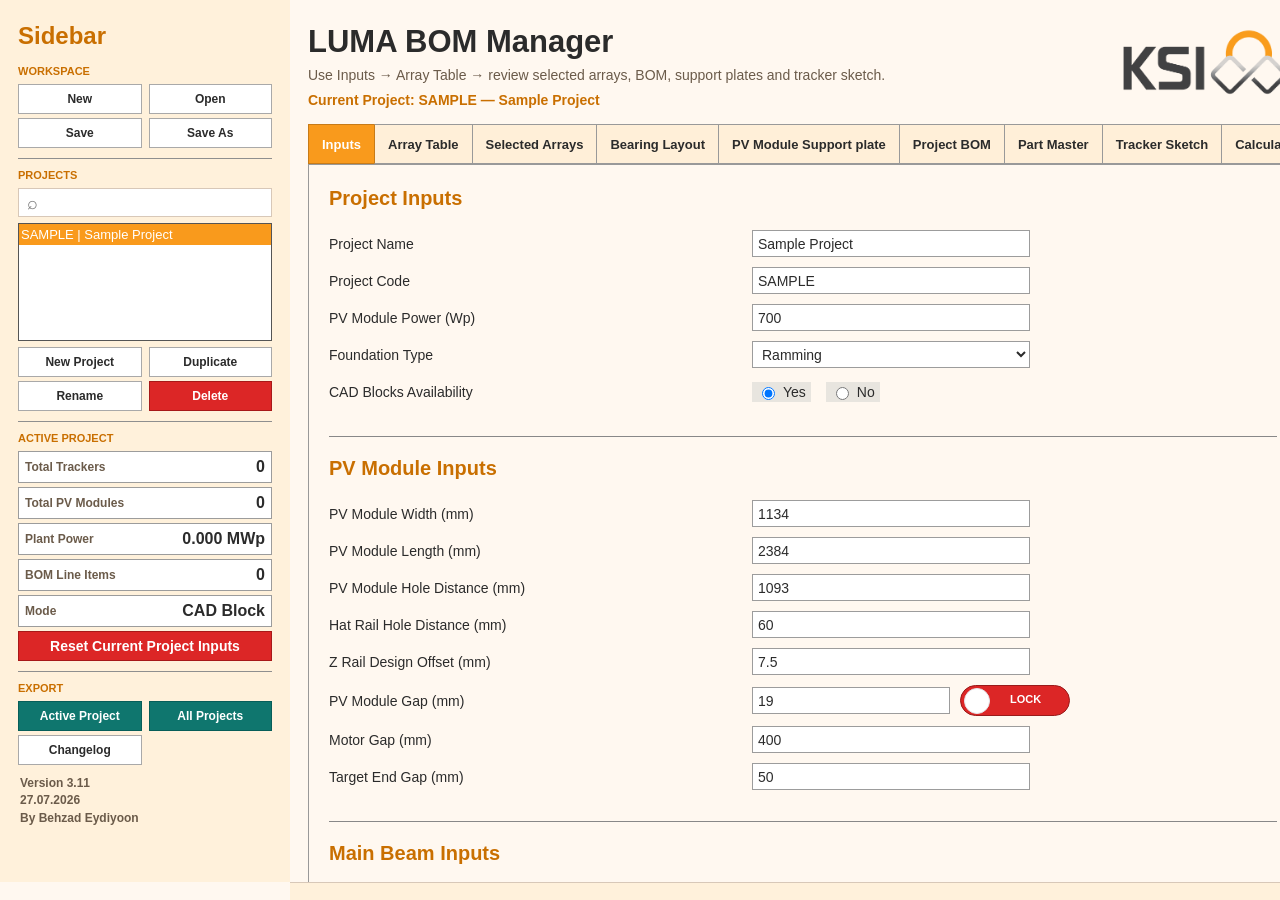
==== LUMA_BOM_Manager.html @ 47a95038 "Rename main HTML file" ====
<!DOCTYPE html>
<html lang="en">
<head>
  <meta charset="UTF-8" />
  <meta name="viewport" content="width=device-width, initial-scale=1.0" />
  <meta name="color-scheme" content="light" />
  <title>LUMA BOM Manager</title>
  <link rel="stylesheet" href="style.css" />
</head>
<body>
  <aside class="sidebar" aria-label="Sidebar">
    <h1>Sidebar</h1>

    <section class="sidebar-section">
      <h2>WORKSPACE</h2>
      <div class="two-col-buttons">
        <button id="newWorkspaceBtn">New</button><button id="openWorkspaceBtn">Open</button>
        <button id="saveWorkspaceBtn">Save</button><button id="saveAsWorkspaceBtn">Save As</button>
      </div>
    </section>

    <div class="sidebar-separator"></div>

    <section class="sidebar-section">
      <h2>PROJECTS</h2>
      <label class="project-search-box" title="Search projects by project code or project name.">
        <span>⌕</span><input id="projectSearch" type="search" aria-label="Project Search" />
      </label>
      <select id="projectList" class="project-list" size="6" aria-label="Projects"></select>
      <div class="two-col-buttons project-buttons">
        <button id="newProjectBtn">New Project</button><button id="duplicateProjectBtn">Duplicate</button>
        <button id="renameProjectBtn">Rename</button><button id="deleteProjectBtn" class="danger">Delete</button>
      </div>
    </section>

    <div class="sidebar-separator"></div>

    <section class="sidebar-section">
      <h2>ACTIVE PROJECT</h2>
      <div class="kpi"><span>Total Trackers</span><strong id="kpiTrackers">0</strong></div>
      <div class="kpi"><span>Total PV Modules</span><strong id="kpiModules">0</strong></div>
      <div class="kpi"><span>Plant Power</span><strong id="kpiPower">0.000 MWp</strong></div>
      <div class="kpi"><span>BOM Line Items</span><strong id="kpiBomItems">0</strong></div>
      <div class="kpi"><span>Mode</span><strong id="kpiMode">CAD Block</strong></div>
      <button id="resetProjectBtn" class="danger wide">Reset Current Project Inputs</button>
    </section>

    <div class="sidebar-separator"></div>

    <section class="sidebar-section export-section">
      <h2>EXPORT</h2>
      <div class="two-col-buttons">
        <button id="exportActiveBtn" class="export">Active Project</button><button id="exportAllBtn" class="export">All Projects</button>
        <button id="changelogBtn">Changelog</button><span></span>
      </div>
      <div class="version">Version 3.11 <br/>27.07.2026<br/>By Behzad Eydiyoon</div>
    </section>
  </aside>

  <main class="main" id="mainContent">
    <header class="app-header">
      <div class="header-copy">
        <h1>LUMA BOM Manager</h1>
        <p>Use Inputs → Array Table → review selected arrays, BOM, support plates and tracker sketch.</p>
        <strong id="currentProjectHeader">Current Project: SAMPLE — Sample Project</strong>
      </div>
      <img src="KSI-Logo.png" alt="KSI" class="logo" />
    </header>

    <nav id="tabs" class="tabs" aria-label="Application tabs"></nav>
    <div class="notebook-body">
      <section id="tabInputs" class="tab-page"></section>
      <section id="tabArray" class="tab-page"></section>
      <section id="tabSelected" class="tab-page"></section>
      <section id="tabBearing" class="tab-page"></section>
      <section id="tabSupport" class="tab-page"></section>
      <section id="tabBom" class="tab-page"></section>
      <section id="tabPartMaster" class="tab-page"></section>
      <section id="tabSketch" class="tab-page"></section>
      <section id="tabLogic" class="tab-page"></section>
    </div>
  </main>

  <div id="fixedHorizontalScroll" class="fixed-h-scroll" aria-hidden="true"><div id="fixedHorizontalScrollInner"></div></div>

  <input id="workspaceFileInput" type="file" accept=".luma,application/json" hidden />
  <input id="partMasterFileInput" type="file" accept=".json,application/json" hidden />

  <div id="modalBackdrop" class="modal-backdrop" hidden>
    <div id="modalBox" class="modal-box" role="dialog" aria-modal="true">
      <div class="modal-header"><h2 id="modalTitle"></h2><button id="modalCloseBtn" class="icon-button" aria-label="Close">×</button></div>
      <div id="modalBody" class="modal-body"></div>
      <div id="modalActions" class="modal-actions"></div>
    </div>
  </div>

  <script src="data.js"></script>
  <script src="engine.js"></script>
  <script src="xlsx-lite.js"></script>
  <script src="app.js"></script>
</body>
</html>
---- style.css ----
:root{
  --bg:#FFF8F0;--sidebar:#FFF1DB;--card:#FFFFFF;--text:#2B2B2B;--muted:#6B5B4A;
  --accent:#F99A1C;--accent-dark:#C96F00;--accent-light:#FFE3B5;--tab-idle:#FFEFD8;
  --border:#D8C8B8;--neutral:#D1D5DB;--export:#0F766E;--danger:#DC2626;
}
*{box-sizing:border-box}
html,body{margin:0;min-height:100%;font-family:Calibri,"Segoe UI",Arial,sans-serif;color:var(--text);background:var(--bg);font-size:14px}
body{padding-bottom:18px;overflow:hidden}
button,input,select,textarea{font:inherit;color:inherit}
button{border:1px solid #a9a9a9;background:#fff;min-height:30px;padding:4px 8px;font-weight:700;cursor:pointer;border-radius:0}
button:hover{background:#FFF3DD;border-color:#8f8f8f}
button:active{transform:translateY(1px)}
button.danger{background:var(--danger);color:#fff;border-color:#A71919}button.danger:hover{background:#B91C1C}
button.export{background:var(--export);color:#fff;border-color:#075E59}button.export:hover{background:#0B5F59}
button.wide{width:100%}
input,select,textarea{border:1px solid #9c9c9c;background:#fff;border-radius:0;padding:3px 5px;min-height:27px}
input:focus,select:focus,textarea:focus{outline:1px solid var(--accent);outline-offset:-1px}

.sidebar{position:fixed;left:0;top:0;bottom:18px;width:290px;padding:18px;background:var(--sidebar);z-index:20;overflow:hidden}
.sidebar>h1{font-size:24px;color:var(--accent-dark);margin:4px 0 15px;font-weight:700}
.sidebar-section h2{font-size:11px;color:var(--accent-dark);margin:0 0 7px;font-weight:800}
.two-col-buttons{display:grid;grid-template-columns:1fr 1fr;gap:4px 7px}.two-col-buttons button{width:100%;font-size:12px}
.sidebar-separator{height:1px;background:#8f8f8f;margin:10px 0}
.project-search-box{height:29px;border:1px solid var(--border);background:#fff;display:flex;align-items:center;margin-bottom:6px}
.project-search-box span{width:30px;text-align:center;color:#777;font-size:18px;line-height:1}.project-search-box input{border:0;outline:0!important;min-width:0;width:100%;height:27px;padding:2px 4px}
.project-list{width:100%;height:118px;border:1px solid #555;padding:0;background:#fff;font-size:13px;margin:0 0 6px;overflow:auto}
.project-list option{padding:3px 2px}.project-list option:checked{background:var(--accent);color:#fff}
.kpi{display:flex;align-items:center;justify-content:space-between;height:32px;background:#fff;border:1px solid #9c9c9c;margin:0 0 4px;padding:4px 6px}
.kpi span{font-size:12px;color:var(--muted);font-weight:700}.kpi strong{font-size:16px}
.export-section{margin-top:0}.version{font-size:12px;color:var(--muted);font-weight:700;line-height:1.45;margin:10px 2px 0}

.main{position:fixed;left:290px;right:0;top:0;bottom:18px;min-width:0;padding:18px 18px 28px;background:var(--bg);overflow-y:auto;overflow-x:hidden}
.app-header{height:106px;min-width:990px;display:flex;justify-content:space-between;align-items:flex-start;gap:20px}
.header-copy h1{font-size:31px;line-height:1;margin:8px 0 10px;font-weight:700}.header-copy p{font-size:14px;color:var(--muted);margin:0 0 9px}.header-copy strong{color:var(--accent-dark);font-size:14px}
.logo{width:auto;height:auto;max-width:210px;max-height:78px;object-fit:contain;margin-top:5px;margin-right:3px}
.tabs{min-width:990px;display:flex;flex-wrap:nowrap;align-items:stretch;margin:0;white-space:nowrap;overflow:visible}
.tabs button{background:var(--tab-idle);border:1px solid #999;border-right:0;padding:9px 13px;height:40px;min-height:40px;font-size:13px}.tabs button:last-child{border-right:1px solid #999}.tabs button.active{background:var(--accent);color:#fff;border-color:#C77B18}.tabs button.active+button{border-left-color:#C77B18}
.notebook-body{min-width:990px;border:1px solid #999;background:var(--bg);min-height:calc(100vh - 182px)}
.tab-page{display:none;padding:22px 20px 28px;min-height:620px}.tab-page.active{display:block}

.input-section{padding:0 0 21px;margin:0 0 20px;border-bottom:1px solid #888}.input-section:last-child{border-bottom:0}.section-title{font-size:20px;color:var(--accent-dark);font-weight:700;margin:0 0 20px}.section-title.compact{margin-bottom:8px}.subtitle{color:var(--muted);margin:0 0 12px;font-size:13px}.form-row{display:grid;grid-template-columns:405px 278px minmax(130px,1fr);align-items:center;gap:18px;margin:0 0 10px;min-height:27px}.form-row label{font-size:14px}.form-row input,.form-row select{width:278px}.radio-row{display:flex;gap:15px;align-items:center}.radio-label{display:flex;gap:5px;align-items:center;background:#e8e5df;padding:2px 5px}.radio-label input{width:auto;min-height:auto}
.lock-row{display:flex;align-items:center;gap:10px;width:420px}.lock-row input{width:198px}.lock-switch{position:relative;width:110px;height:31px;border-radius:18px!important;padding:0!important;border:1px solid #991B1B!important;background:#DC2626!important;color:white;font-size:11px}.lock-switch::before{content:"";position:absolute;width:24px;height:24px;left:3px;top:2px;border-radius:50%;background:white;border:1px solid #e5e7eb}.lock-switch.unlocked{background:#16A34A!important;border-color:#15803D!important}.lock-switch.unlocked::before{left:80px}.lock-switch span{position:absolute;left:49px;top:7px}.lock-switch.unlocked span{left:15px}
.bearing-top{display:flex;align-items:center;gap:8px 16px;flex-wrap:wrap;margin-bottom:10px}.bearing-top label{font-weight:400}.bearing-top select,.bearing-top input{width:135px}.bearing-editor{margin:8px 0 10px}.bearing-editor .form-row{grid-template-columns:405px 278px 1fr}.action-row{display:flex;gap:7px;flex-wrap:wrap;margin:8px 0 10px}
.manual-table input{min-width:90px;width:100%}.manual-table td:nth-child(6) input{min-width:230px}.manual-table td:nth-child(8) input{min-width:175px}

.table-title{font-size:20px;color:var(--accent-dark);font-weight:700;margin:0 0 4px}.table-subtitle{font-size:13px;color:var(--muted);margin:0 0 10px}.table-wrap{position:relative;overflow:auto;max-width:100%;background:#fff;border:0;margin:0 0 15px}.table-wrap.framed{border:1px solid #999}
table{border-collapse:collapse;background:#fff;width:max-content;min-width:100%;font-size:13px}th,td{border:1px solid #D6D6D6;padding:6px 8px;white-space:nowrap;vertical-align:top;height:28px}th{background:var(--accent-light);font-weight:700;color:var(--text);position:sticky;top:0;z-index:2}td.wrap,th.wrap{white-space:normal;min-width:280px;max-width:500px}
.qty-input{width:80px!important;text-align:center;padding:2px 4px;min-height:24px;border:0;background:#FFF5E4}.qty-input:focus{outline:1px solid var(--accent)}
.status-ok{color:#15803D;font-weight:700}.status-warning{color:#B45309;font-weight:700}
.search-row{display:flex;align-items:center;gap:6px;margin:0 0 9px}.search-row label{font-weight:400}.search-row input{width:440px}.search-row button{min-width:62px}
.part-controls{display:flex;align-items:center;gap:7px;flex-wrap:wrap;margin:0 0 8px}.part-controls .list-name{color:var(--muted);margin-right:10px}.part-delete{background:var(--danger);color:white;border-color:#A71919}
.row-selected{background:#FFE7BF!important}
.logic-top,.sketch-top{display:flex;align-items:center;gap:8px;flex-wrap:wrap;margin-bottom:10px}.logic-top select,.sketch-top select{width:145px}.logic-box{white-space:pre-wrap;font-family:Consolas,"Courier New",monospace;font-size:13px;background:#fff;border:1px solid #999;padding:10px;min-height:535px;overflow:auto}.sketch-options{display:flex;align-items:center;gap:15px;margin-bottom:8px}.sketch-options label{display:flex;align-items:center;gap:5px}.sketch-box{height:535px;background:#fff;border:1px solid #999;overflow:auto}.sketch-box svg{display:block;min-width:1000px;width:100%;height:100%}

.fixed-h-scroll{position:fixed;left:290px;right:0;bottom:0;height:18px;overflow-x:auto;overflow-y:hidden;background:var(--sidebar);border-top:1px solid var(--border);z-index:9999;display:none}.fixed-h-scroll.visible{display:block}.fixed-h-scroll>div{height:1px}

.modal-backdrop{position:fixed;inset:0;background:rgba(0,0,0,.28);z-index:10000;display:flex;align-items:center;justify-content:center;padding:30px}.modal-backdrop[hidden]{display:none}.modal-box{width:min(900px,calc(100vw - 80px));max-height:calc(100vh - 80px);background:var(--bg);border:1px solid #777;box-shadow:0 12px 35px rgba(0,0,0,.22);display:flex;flex-direction:column}.modal-header{display:flex;align-items:center;justify-content:space-between;padding:11px 14px;border-bottom:1px solid var(--border)}.modal-header h2{font-size:18px;margin:0;color:var(--accent-dark)}.icon-button{border:0;background:transparent;font-size:24px;min-height:0;padding:0 4px}.modal-body{padding:14px;overflow:auto;min-height:90px}.modal-actions{padding:10px 14px;border-top:1px solid var(--border);display:flex;justify-content:flex-end;gap:7px}.modal-form-row{display:grid;grid-template-columns:180px 1fr;align-items:center;gap:10px;margin-bottom:9px}.modal-form-row input,.modal-form-row select{width:100%}.changelog-text{white-space:pre-wrap;background:#fff;border:1px solid #999;padding:10px;min-height:260px;max-height:520px;overflow:auto;font-size:14px}.project-check-list{max-height:360px;overflow:auto;border:1px solid #aaa;background:#fff;padding:8px}.project-check-list label{display:block;padding:4px}

.toast{position:fixed;right:22px;bottom:32px;background:#2B2B2B;color:#fff;padding:10px 14px;z-index:12000;box-shadow:0 4px 14px rgba(0,0,0,.25);font-size:13px}

@media(max-height:820px){.sidebar{padding-top:12px}.sidebar>h1{margin-bottom:10px}.sidebar-separator{margin:7px 0}.project-list{height:105px}.kpi{height:29px}.version{margin-top:6px}}
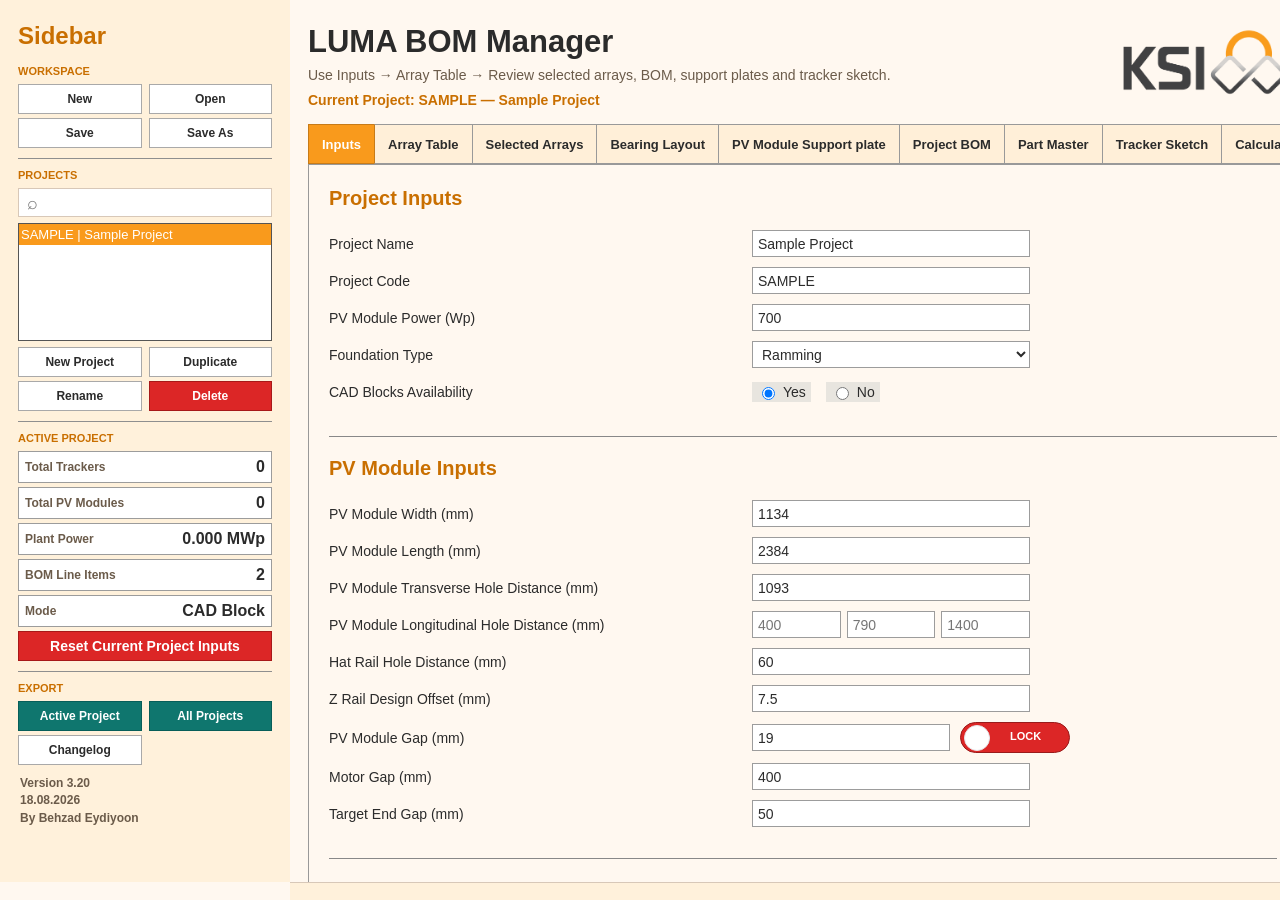
==== commit e931932f: "V3.20" ====
--- a/LUMA_BOM_Manager.html
+++ b/LUMA_BOM_Manager.html
@@ -53,7 +53,7 @@
         <button id="exportActiveBtn" class="export">Active Project</button><button id="exportAllBtn" class="export">All Projects</button>
         <button id="changelogBtn">Changelog</button><span></span>
       </div>
-      <div class="version">Version 3.11 <br/>27.07.2026<br/>By Behzad Eydiyoon</div>
+      <div class="version">Version 3.20 <br/>18.08.2026<br/>By Behzad Eydiyoon</div>
     </section>
   </aside>
 
@@ -61,7 +61,7 @@
     <header class="app-header">
       <div class="header-copy">
         <h1>LUMA BOM Manager</h1>
-        <p>Use Inputs → Array Table → review selected arrays, BOM, support plates and tracker sketch.</p>
+        <p>Use Inputs → Array Table → Review selected arrays, BOM, support plates and tracker sketch.</p>
         <strong id="currentProjectHeader">Current Project: SAMPLE — Sample Project</strong>
       </div>
       <img src="KSI-Logo.png" alt="KSI" class="logo" />
--- a/style.css
+++ b/style.css
@@ -1,61 +1,1362 @@
-:root{
-  --bg:#FFF8F0;--sidebar:#FFF1DB;--card:#FFFFFF;--text:#2B2B2B;--muted:#6B5B4A;
-  --accent:#F99A1C;--accent-dark:#C96F00;--accent-light:#FFE3B5;--tab-idle:#FFEFD8;
-  --border:#D8C8B8;--neutral:#D1D5DB;--export:#0F766E;--danger:#DC2626;
-}
-*{box-sizing:border-box}
-html,body{margin:0;min-height:100%;font-family:Calibri,"Segoe UI",Arial,sans-serif;color:var(--text);background:var(--bg);font-size:14px}
-body{padding-bottom:18px;overflow:hidden}
-button,input,select,textarea{font:inherit;color:inherit}
-button{border:1px solid #a9a9a9;background:#fff;min-height:30px;padding:4px 8px;font-weight:700;cursor:pointer;border-radius:0}
-button:hover{background:#FFF3DD;border-color:#8f8f8f}
-button:active{transform:translateY(1px)}
-button.danger{background:var(--danger);color:#fff;border-color:#A71919}button.danger:hover{background:#B91C1C}
-button.export{background:var(--export);color:#fff;border-color:#075E59}button.export:hover{background:#0B5F59}
-button.wide{width:100%}
-input,select,textarea{border:1px solid #9c9c9c;background:#fff;border-radius:0;padding:3px 5px;min-height:27px}
-input:focus,select:focus,textarea:focus{outline:1px solid var(--accent);outline-offset:-1px}
-
-.sidebar{position:fixed;left:0;top:0;bottom:18px;width:290px;padding:18px;background:var(--sidebar);z-index:20;overflow:hidden}
-.sidebar>h1{font-size:24px;color:var(--accent-dark);margin:4px 0 15px;font-weight:700}
-.sidebar-section h2{font-size:11px;color:var(--accent-dark);margin:0 0 7px;font-weight:800}
-.two-col-buttons{display:grid;grid-template-columns:1fr 1fr;gap:4px 7px}.two-col-buttons button{width:100%;font-size:12px}
-.sidebar-separator{height:1px;background:#8f8f8f;margin:10px 0}
-.project-search-box{height:29px;border:1px solid var(--border);background:#fff;display:flex;align-items:center;margin-bottom:6px}
-.project-search-box span{width:30px;text-align:center;color:#777;font-size:18px;line-height:1}.project-search-box input{border:0;outline:0!important;min-width:0;width:100%;height:27px;padding:2px 4px}
-.project-list{width:100%;height:118px;border:1px solid #555;padding:0;background:#fff;font-size:13px;margin:0 0 6px;overflow:auto}
-.project-list option{padding:3px 2px}.project-list option:checked{background:var(--accent);color:#fff}
-.kpi{display:flex;align-items:center;justify-content:space-between;height:32px;background:#fff;border:1px solid #9c9c9c;margin:0 0 4px;padding:4px 6px}
-.kpi span{font-size:12px;color:var(--muted);font-weight:700}.kpi strong{font-size:16px}
-.export-section{margin-top:0}.version{font-size:12px;color:var(--muted);font-weight:700;line-height:1.45;margin:10px 2px 0}
-
-.main{position:fixed;left:290px;right:0;top:0;bottom:18px;min-width:0;padding:18px 18px 28px;background:var(--bg);overflow-y:auto;overflow-x:hidden}
-.app-header{height:106px;min-width:990px;display:flex;justify-content:space-between;align-items:flex-start;gap:20px}
-.header-copy h1{font-size:31px;line-height:1;margin:8px 0 10px;font-weight:700}.header-copy p{font-size:14px;color:var(--muted);margin:0 0 9px}.header-copy strong{color:var(--accent-dark);font-size:14px}
-.logo{width:auto;height:auto;max-width:210px;max-height:78px;object-fit:contain;margin-top:5px;margin-right:3px}
-.tabs{min-width:990px;display:flex;flex-wrap:nowrap;align-items:stretch;margin:0;white-space:nowrap;overflow:visible}
-.tabs button{background:var(--tab-idle);border:1px solid #999;border-right:0;padding:9px 13px;height:40px;min-height:40px;font-size:13px}.tabs button:last-child{border-right:1px solid #999}.tabs button.active{background:var(--accent);color:#fff;border-color:#C77B18}.tabs button.active+button{border-left-color:#C77B18}
-.notebook-body{min-width:990px;border:1px solid #999;background:var(--bg);min-height:calc(100vh - 182px)}
-.tab-page{display:none;padding:22px 20px 28px;min-height:620px}.tab-page.active{display:block}
-
-.input-section{padding:0 0 21px;margin:0 0 20px;border-bottom:1px solid #888}.input-section:last-child{border-bottom:0}.section-title{font-size:20px;color:var(--accent-dark);font-weight:700;margin:0 0 20px}.section-title.compact{margin-bottom:8px}.subtitle{color:var(--muted);margin:0 0 12px;font-size:13px}.form-row{display:grid;grid-template-columns:405px 278px minmax(130px,1fr);align-items:center;gap:18px;margin:0 0 10px;min-height:27px}.form-row label{font-size:14px}.form-row input,.form-row select{width:278px}.radio-row{display:flex;gap:15px;align-items:center}.radio-label{display:flex;gap:5px;align-items:center;background:#e8e5df;padding:2px 5px}.radio-label input{width:auto;min-height:auto}
-.lock-row{display:flex;align-items:center;gap:10px;width:420px}.lock-row input{width:198px}.lock-switch{position:relative;width:110px;height:31px;border-radius:18px!important;padding:0!important;border:1px solid #991B1B!important;background:#DC2626!important;color:white;font-size:11px}.lock-switch::before{content:"";position:absolute;width:24px;height:24px;left:3px;top:2px;border-radius:50%;background:white;border:1px solid #e5e7eb}.lock-switch.unlocked{background:#16A34A!important;border-color:#15803D!important}.lock-switch.unlocked::before{left:80px}.lock-switch span{position:absolute;left:49px;top:7px}.lock-switch.unlocked span{left:15px}
-.bearing-top{display:flex;align-items:center;gap:8px 16px;flex-wrap:wrap;margin-bottom:10px}.bearing-top label{font-weight:400}.bearing-top select,.bearing-top input{width:135px}.bearing-editor{margin:8px 0 10px}.bearing-editor .form-row{grid-template-columns:405px 278px 1fr}.action-row{display:flex;gap:7px;flex-wrap:wrap;margin:8px 0 10px}
-.manual-table input{min-width:90px;width:100%}.manual-table td:nth-child(6) input{min-width:230px}.manual-table td:nth-child(8) input{min-width:175px}
-
-.table-title{font-size:20px;color:var(--accent-dark);font-weight:700;margin:0 0 4px}.table-subtitle{font-size:13px;color:var(--muted);margin:0 0 10px}.table-wrap{position:relative;overflow:auto;max-width:100%;background:#fff;border:0;margin:0 0 15px}.table-wrap.framed{border:1px solid #999}
-table{border-collapse:collapse;background:#fff;width:max-content;min-width:100%;font-size:13px}th,td{border:1px solid #D6D6D6;padding:6px 8px;white-space:nowrap;vertical-align:top;height:28px}th{background:var(--accent-light);font-weight:700;color:var(--text);position:sticky;top:0;z-index:2}td.wrap,th.wrap{white-space:normal;min-width:280px;max-width:500px}
-.qty-input{width:80px!important;text-align:center;padding:2px 4px;min-height:24px;border:0;background:#FFF5E4}.qty-input:focus{outline:1px solid var(--accent)}
-.status-ok{color:#15803D;font-weight:700}.status-warning{color:#B45309;font-weight:700}
-.search-row{display:flex;align-items:center;gap:6px;margin:0 0 9px}.search-row label{font-weight:400}.search-row input{width:440px}.search-row button{min-width:62px}
-.part-controls{display:flex;align-items:center;gap:7px;flex-wrap:wrap;margin:0 0 8px}.part-controls .list-name{color:var(--muted);margin-right:10px}.part-delete{background:var(--danger);color:white;border-color:#A71919}
-.row-selected{background:#FFE7BF!important}
-.logic-top,.sketch-top{display:flex;align-items:center;gap:8px;flex-wrap:wrap;margin-bottom:10px}.logic-top select,.sketch-top select{width:145px}.logic-box{white-space:pre-wrap;font-family:Consolas,"Courier New",monospace;font-size:13px;background:#fff;border:1px solid #999;padding:10px;min-height:535px;overflow:auto}.sketch-options{display:flex;align-items:center;gap:15px;margin-bottom:8px}.sketch-options label{display:flex;align-items:center;gap:5px}.sketch-box{height:535px;background:#fff;border:1px solid #999;overflow:auto}.sketch-box svg{display:block;min-width:1000px;width:100%;height:100%}
-
-.fixed-h-scroll{position:fixed;left:290px;right:0;bottom:0;height:18px;overflow-x:auto;overflow-y:hidden;background:var(--sidebar);border-top:1px solid var(--border);z-index:9999;display:none}.fixed-h-scroll.visible{display:block}.fixed-h-scroll>div{height:1px}
-
-.modal-backdrop{position:fixed;inset:0;background:rgba(0,0,0,.28);z-index:10000;display:flex;align-items:center;justify-content:center;padding:30px}.modal-backdrop[hidden]{display:none}.modal-box{width:min(900px,calc(100vw - 80px));max-height:calc(100vh - 80px);background:var(--bg);border:1px solid #777;box-shadow:0 12px 35px rgba(0,0,0,.22);display:flex;flex-direction:column}.modal-header{display:flex;align-items:center;justify-content:space-between;padding:11px 14px;border-bottom:1px solid var(--border)}.modal-header h2{font-size:18px;margin:0;color:var(--accent-dark)}.icon-button{border:0;background:transparent;font-size:24px;min-height:0;padding:0 4px}.modal-body{padding:14px;overflow:auto;min-height:90px}.modal-actions{padding:10px 14px;border-top:1px solid var(--border);display:flex;justify-content:flex-end;gap:7px}.modal-form-row{display:grid;grid-template-columns:180px 1fr;align-items:center;gap:10px;margin-bottom:9px}.modal-form-row input,.modal-form-row select{width:100%}.changelog-text{white-space:pre-wrap;background:#fff;border:1px solid #999;padding:10px;min-height:260px;max-height:520px;overflow:auto;font-size:14px}.project-check-list{max-height:360px;overflow:auto;border:1px solid #aaa;background:#fff;padding:8px}.project-check-list label{display:block;padding:4px}
-
-.toast{position:fixed;right:22px;bottom:32px;background:#2B2B2B;color:#fff;padding:10px 14px;z-index:12000;box-shadow:0 4px 14px rgba(0,0,0,.25);font-size:13px}
-
-@media(max-height:820px){.sidebar{padding-top:12px}.sidebar>h1{margin-bottom:10px}.sidebar-separator{margin:7px 0}.project-list{height:105px}.kpi{height:29px}.version{margin-top:6px}}
+:root {
+    --bg: #FFF8F0;
+    --sidebar: #FFF1DB;
+    --card: #FFFFFF;
+    --text: #2B2B2B;
+    --muted: #6B5B4A;
+
+    --accent: #F99A1C;
+    --accent-dark: #C96F00;
+    --accent-light: #FFE3B5;
+    --tab-idle: #FFEFD8;
+
+    --border: #D8C8B8;
+    --neutral: #D1D5DB;
+    --export: #0F766E;
+    --danger: #DC2626;
+}
+
+
+/* =========================================================
+   GLOBAL
+   ========================================================= */
+
+* {
+    box-sizing: border-box;
+}
+
+html,
+body {
+    margin: 0;
+    min-height: 100%;
+    font-family: Calibri, "Segoe UI", Arial, sans-serif;
+    color: var(--text);
+    background: var(--bg);
+    font-size: 14px;
+}
+
+body {
+    padding-bottom: 18px;
+    overflow: hidden;
+}
+
+button,
+input,
+select,
+textarea {
+    font: inherit;
+    color: inherit;
+}
+
+
+/* =========================================================
+   BUTTONS
+   ========================================================= */
+
+button {
+    border: 1px solid #a9a9a9;
+    background: #fff;
+    min-height: 30px;
+    padding: 4px 8px;
+    font-weight: 700;
+    cursor: pointer;
+    border-radius: 0;
+}
+
+button:hover {
+    background: #FFF3DD;
+    border-color: #8f8f8f;
+}
+
+button:active {
+    transform: translateY(1px);
+}
+
+button.danger {
+    background: var(--danger);
+    color: #fff;
+    border-color: #A71919;
+}
+
+button.danger:hover {
+    background: #B91C1C;
+}
+
+button.export {
+    background: var(--export);
+    color: #fff;
+    border-color: #075E59;
+}
+
+button.export:hover {
+    background: #0B5F59;
+}
+
+button.wide {
+    width: 100%;
+}
+
+
+/* =========================================================
+   INPUTS
+   ========================================================= */
+
+input,
+select,
+textarea {
+    border: 1px solid #9c9c9c;
+    background: #fff;
+    border-radius: 0;
+    padding: 3px 5px;
+    min-height: 27px;
+}
+
+input:focus,
+select:focus,
+textarea:focus {
+    outline: 1px solid var(--accent);
+    outline-offset: -1px;
+}
+
+
+/* =========================================================
+   SIDEBAR
+   ========================================================= */
+
+.sidebar {
+    position: fixed;
+    left: 0;
+    top: 0;
+    bottom: 18px;
+
+    width: 290px;
+    padding: 18px;
+
+    background: var(--sidebar);
+
+    z-index: 20;
+    overflow: hidden;
+}
+
+.sidebar > h1 {
+    font-size: 24px;
+    color: var(--accent-dark);
+
+    margin: 4px 0 15px;
+
+    font-weight: 700;
+}
+
+.sidebar-section h2 {
+    font-size: 11px;
+    color: var(--accent-dark);
+
+    margin: 0 0 7px;
+
+    font-weight: 800;
+}
+
+.two-col-buttons {
+    display: grid;
+    grid-template-columns: 1fr 1fr;
+    gap: 4px 7px;
+}
+
+.two-col-buttons button {
+    width: 100%;
+    font-size: 12px;
+}
+
+.sidebar-separator {
+    height: 1px;
+    background: #8f8f8f;
+
+    margin: 10px 0;
+}
+
+
+/* =========================================================
+   PROJECT SEARCH
+   ========================================================= */
+
+.project-search-box {
+    height: 29px;
+
+    border: 1px solid var(--border);
+    background: #fff;
+
+    display: flex;
+    align-items: center;
+
+    margin-bottom: 6px;
+}
+
+.project-search-box span {
+    width: 30px;
+
+    text-align: center;
+
+    color: #777;
+
+    font-size: 18px;
+    line-height: 1;
+}
+
+.project-search-box input {
+    border: 0;
+    outline: 0 !important;
+
+    min-width: 0;
+    width: 100%;
+    height: 27px;
+
+    padding: 2px 4px;
+}
+
+.project-list {
+    width: 100%;
+    height: 118px;
+
+    border: 1px solid #555;
+
+    padding: 0;
+    margin: 0 0 6px;
+
+    background: #fff;
+
+    font-size: 13px;
+
+    overflow: auto;
+}
+
+.project-list option {
+    padding: 3px 2px;
+}
+
+.project-list option:checked {
+    background: var(--accent);
+    color: #fff;
+}
+
+
+/* =========================================================
+   SIDEBAR KPI
+   ========================================================= */
+
+.kpi {
+    display: flex;
+    align-items: center;
+    justify-content: space-between;
+
+    height: 32px;
+
+    background: #fff;
+
+    border: 1px solid #9c9c9c;
+
+    margin: 0 0 4px;
+    padding: 4px 6px;
+}
+
+.kpi span {
+    font-size: 12px;
+    color: var(--muted);
+    font-weight: 700;
+}
+
+.kpi strong {
+    font-size: 16px;
+}
+
+.export-section {
+    margin-top: 0;
+}
+
+.version {
+    font-size: 12px;
+    color: var(--muted);
+
+    font-weight: 700;
+    line-height: 1.45;
+
+    margin: 10px 2px 0;
+}
+
+
+/* =========================================================
+   MAIN APPLICATION AREA
+   ========================================================= */
+
+.main {
+    position: fixed;
+
+    left: 290px;
+    right: 0;
+    top: 0;
+    bottom: 18px;
+
+    min-width: 0;
+
+    padding: 18px 18px 28px;
+
+    background: var(--bg);
+
+    overflow-y: auto;
+    overflow-x: hidden;
+}
+
+
+/* =========================================================
+   APPLICATION HEADER
+   ========================================================= */
+
+.app-header {
+    height: 106px;
+    min-width: 990px;
+
+    display: flex;
+    justify-content: space-between;
+    align-items: flex-start;
+
+    gap: 20px;
+}
+
+.header-copy h1 {
+    font-size: 31px;
+    line-height: 1;
+
+    margin: 8px 0 10px;
+
+    font-weight: 700;
+}
+
+.header-copy p {
+    font-size: 14px;
+    color: var(--muted);
+
+    margin: 0 0 9px;
+}
+
+.header-copy strong {
+    color: var(--accent-dark);
+    font-size: 14px;
+}
+
+.logo {
+    width: auto;
+    height: auto;
+
+    max-width: 210px;
+    max-height: 78px;
+
+    object-fit: contain;
+
+    margin-top: 5px;
+    margin-right: 3px;
+}
+
+
+/* =========================================================
+   TABS
+   ========================================================= */
+
+.tabs {
+    min-width: 990px;
+
+    display: flex;
+    flex-wrap: nowrap;
+    align-items: stretch;
+
+    margin: 0;
+
+    white-space: nowrap;
+    overflow: visible;
+}
+
+.tabs button {
+    background: var(--tab-idle);
+
+    border: 1px solid #999;
+    border-right: 0;
+
+    padding: 9px 13px;
+
+    height: 40px;
+    min-height: 40px;
+
+    font-size: 13px;
+}
+
+.tabs button:last-child {
+    border-right: 1px solid #999;
+}
+
+.tabs button.active {
+    background: var(--accent);
+    color: #fff;
+
+    border-color: #C77B18;
+}
+
+.tabs button.active + button {
+    border-left-color: #C77B18;
+}
+
+
+/* =========================================================
+   NOTEBOOK BODY / TAB PAGES
+   ========================================================= */
+
+.notebook-body {
+    min-width: 990px;
+
+    border: 1px solid #999;
+
+    background: var(--bg);
+
+    min-height: calc(100vh - 182px);
+}
+
+.tab-page {
+    display: none;
+
+    padding: 22px 20px 28px;
+
+    min-height: 620px;
+}
+
+.tab-page.active {
+    display: block;
+}
+
+
+/* =========================================================
+   INPUT SECTIONS
+   ========================================================= */
+
+.input-section {
+    padding: 0 0 21px;
+    margin: 0 0 20px;
+
+    border-bottom: 1px solid #888;
+}
+
+.input-section:last-child {
+    border-bottom: 0;
+}
+
+.section-title {
+    font-size: 20px;
+    color: var(--accent-dark);
+
+    font-weight: 700;
+
+    margin: 0 0 20px;
+}
+
+.section-title.compact {
+    margin-bottom: 8px;
+}
+
+.subtitle {
+    color: var(--muted);
+
+    margin: 0 0 12px;
+
+    font-size: 13px;
+}
+
+
+/* =========================================================
+   FORM ROWS
+   ========================================================= */
+
+.form-row {
+    display: grid;
+
+    grid-template-columns:
+        405px
+        278px
+        minmax(130px, 1fr);
+
+    align-items: center;
+
+    gap: 18px;
+
+    margin: 0 0 10px;
+
+    min-height: 27px;
+}
+
+.form-row label {
+    font-size: 14px;
+}
+
+.form-row input,
+.form-row select {
+    width: 278px;
+}
+
+.triple-input-row {
+    display: grid;
+    grid-template-columns: repeat(3, minmax(0, 1fr));
+    gap: 6px;
+    width: 278px;
+}
+
+.triple-input-row input {
+    width: 100%;
+    min-width: 0;
+}
+
+
+/* =========================================================
+   RADIO BUTTONS
+   ========================================================= */
+
+.radio-row {
+    display: flex;
+
+    gap: 15px;
+
+    align-items: center;
+}
+
+.radio-label {
+    display: flex;
+
+    gap: 5px;
+
+    align-items: center;
+
+    background: #e8e5df;
+
+    padding: 2px 5px;
+}
+
+.radio-label input {
+    width: auto;
+    min-height: auto;
+}
+
+
+/* =========================================================
+   LOCK SWITCH
+   ========================================================= */
+
+.lock-row {
+    display: flex;
+
+    align-items: center;
+
+    gap: 10px;
+
+    width: 420px;
+}
+
+.lock-row input {
+    width: 198px;
+}
+
+.lock-switch {
+    position: relative;
+
+    width: 110px;
+    height: 31px;
+
+    border-radius: 18px !important;
+
+    padding: 0 !important;
+
+    border: 1px solid #991B1B !important;
+
+    background: #DC2626 !important;
+    color: white;
+
+    font-size: 11px;
+}
+
+.lock-switch::before {
+    content: "";
+
+    position: absolute;
+
+    width: 24px;
+    height: 24px;
+
+    left: 3px;
+    top: 2px;
+
+    border-radius: 50%;
+
+    background: white;
+
+    border: 1px solid #e5e7eb;
+}
+
+.lock-switch.unlocked {
+    background: #16A34A !important;
+    border-color: #15803D !important;
+}
+
+.lock-switch.unlocked::before {
+    left: 80px;
+}
+
+.lock-switch span {
+    position: absolute;
+
+    left: 49px;
+    top: 7px;
+}
+
+.lock-switch.unlocked span {
+    left: 15px;
+}
+
+
+/* =========================================================
+   BEARING CONTROLS
+   ========================================================= */
+
+.bearing-top {
+    display: flex;
+
+    align-items: center;
+
+    gap: 8px 16px;
+
+    flex-wrap: wrap;
+
+    margin-bottom: 10px;
+}
+
+.bearing-top label {
+    font-weight: 400;
+}
+
+.bearing-top select,
+.bearing-top input {
+    width: 135px;
+}
+
+.bearing-editor {
+    margin: 8px 0 10px;
+}
+
+.bearing-editor .form-row {
+    grid-template-columns:
+        405px
+        278px
+        1fr;
+}
+
+.action-row {
+    display: flex;
+
+    gap: 7px;
+
+    flex-wrap: wrap;
+
+    margin: 8px 0 10px;
+}
+
+
+/* =========================================================
+   MANUAL PART TABLE
+   ========================================================= */
+
+.manual-table input:not([type="checkbox"]) {
+    min-width: 90px;
+    width: 100%;
+}
+
+.manual-table input[type="checkbox"] {
+    width: 18px;
+    height: 18px;
+    min-width: 18px;
+    min-height: 18px;
+    accent-color: var(--accent);
+    cursor: pointer;
+}
+
+.manual-table td:nth-child(6) input {
+    min-width: 230px;
+}
+
+.manual-table td:nth-child(8) input {
+    min-width: 175px;
+}
+
+
+/* =========================================================
+   TABLE TITLES
+   ========================================================= */
+
+.table-title {
+    font-size: 20px;
+    color: var(--accent-dark);
+
+    font-weight: 700;
+
+    margin: 0 0 4px;
+}
+
+.table-subtitle {
+    font-size: 13px;
+    color: var(--muted);
+
+    margin: 0 0 10px;
+}
+
+
+/* =========================================================
+   TABLE WRAPPER
+   ========================================================= */
+
+.table-wrap {
+    position: relative;
+
+    overflow: auto;
+
+    max-width: 100%;
+
+    background: #fff;
+
+    border: 0;
+
+    margin: 0 0 15px;
+}
+
+.table-wrap.framed {
+    border: 1px solid #999;
+}
+
+
+/* =========================================================
+   TABLES
+   ========================================================= */
+
+table {
+    border-collapse: collapse;
+
+    background: #fff;
+
+    width: max-content;
+    min-width: 100%;
+
+    font-size: 13px;
+}
+
+th,
+td {
+    border: 1px solid #D6D6D6;
+
+    padding: 6px 8px;
+
+    white-space: nowrap;
+
+    vertical-align: top;
+
+    height: 28px;
+}
+
+th {
+    background: var(--accent-light);
+
+    font-weight: 700;
+
+    color: var(--text);
+
+    position: sticky;
+    top: 0;
+
+    z-index: 2;
+}
+
+td.wrap,
+th.wrap {
+    white-space: normal;
+
+    min-width: 280px;
+    max-width: 500px;
+}
+
+
+/* =========================================================
+   QUANTITY INPUTS
+   ========================================================= */
+
+.qty-input {
+    width: 80px !important;
+
+    text-align: center;
+
+    padding: 2px 4px;
+
+    min-height: 24px;
+
+    border: 0;
+
+    background: #FFF5E4;
+}
+
+.qty-input:focus {
+    outline: 1px solid var(--accent);
+}
+
+
+/* =========================================================
+   STATUS COLORS
+   ========================================================= */
+
+.status-ok {
+    color: #15803D;
+    font-weight: 700;
+}
+
+.status-warning {
+    color: #B45309;
+    font-weight: 700;
+}
+
+
+/* =========================================================
+   PROJECT BOM CONTINGENCY
+   ========================================================= */
+
+.bom-controls {
+    display: flex;
+    align-items: center;
+    flex-wrap: wrap;
+    gap: 8px 14px;
+    padding: 8px 10px;
+    margin: 0 0 9px;
+    border: 1px solid var(--border);
+    background: #FFF5E4;
+}
+
+.bom-controls label {
+    display: inline-flex;
+    align-items: center;
+    gap: 6px;
+    font-weight: 700;
+}
+
+.bom-controls input[type="checkbox"] {
+    min-height: auto;
+    width: 16px;
+    height: 16px;
+}
+
+.bom-controls input[type="number"] {
+    width: 82px;
+}
+
+.bom-controls select {
+    width: 116px;
+}
+
+.bom-controls > span {
+    color: var(--muted);
+    font-size: 13px;
+}
+
+.bom-editable-cell {
+    background: #FFF5E4;
+    cursor: text;
+}
+
+.bom-cell-input {
+    width: 100%;
+    min-width: 82px;
+    border: 0;
+    background: #FFF5E4;
+    text-align: center;
+}
+
+
+/* =========================================================
+   SEARCH ROW
+   ========================================================= */
+
+.search-row {
+    display: flex;
+
+    align-items: center;
+
+    gap: 6px;
+
+    margin: 0 0 9px;
+}
+
+.search-row label {
+    font-weight: 400;
+}
+
+.search-row input {
+    width: 440px;
+}
+
+.search-row button {
+    min-width: 62px;
+}
+
+
+/* =========================================================
+   PART MASTER CONTROLS
+   ========================================================= */
+
+.part-controls {
+    display: flex;
+
+    align-items: center;
+
+    gap: 7px;
+
+    flex-wrap: wrap;
+
+    margin: 0 0 8px;
+}
+
+.part-controls .list-name {
+    color: var(--muted);
+
+    margin-right: 10px;
+}
+
+.part-delete {
+    background: var(--danger);
+
+    color: white;
+
+    border-color: #A71919;
+}
+
+.row-selected {
+    background: #FFE7BF !important;
+}
+
+.row-selected > td {
+    background: #FFE7BF !important;
+}
+
+
+/* =========================================================
+   LOGIC / TRACKER SKETCH CONTROLS
+   ========================================================= */
+
+.logic-top,
+.sketch-top {
+    display: flex;
+
+    align-items: center;
+
+    gap: 8px;
+
+    flex-wrap: wrap;
+
+    margin-bottom: 10px;
+}
+
+.logic-top select,
+.sketch-top select {
+    width: 145px;
+}
+
+
+/* =========================================================
+   LOGIC BOX
+   ========================================================= */
+
+.logic-box {
+    white-space: pre-wrap;
+
+    font-family:
+        Consolas,
+        "Courier New",
+        monospace;
+
+    font-size: 13px;
+
+    background: #fff;
+
+    border: 1px solid #999;
+
+    padding: 10px;
+
+    min-height: 535px;
+
+    overflow: auto;
+}
+
+
+/* =========================================================
+   SKETCH
+   ========================================================= */
+
+.sketch-options {
+    display: flex;
+
+    align-items: center;
+
+    gap: 15px;
+
+    margin-bottom: 8px;
+}
+
+.sketch-options label {
+    display: flex;
+
+    align-items: center;
+
+    gap: 5px;
+}
+
+.sketch-box {
+    height: 535px;
+
+    background: #fff;
+
+    border: 1px solid #999;
+
+    overflow: auto;
+}
+
+.sketch-box svg {
+    display: block;
+
+    min-width: 1000px;
+
+    width: 100%;
+    height: 100%;
+}
+
+
+/* =========================================================
+   FIXED HORIZONTAL SCROLLBAR
+   ========================================================= */
+
+.fixed-h-scroll {
+    position: fixed;
+
+    left: 290px;
+    right: 0;
+    bottom: 0;
+
+    height: 18px;
+
+    overflow-x: auto;
+    overflow-y: hidden;
+
+    background: var(--sidebar);
+
+    border-top: 1px solid var(--border);
+
+    z-index: 9999;
+
+    display: none;
+}
+
+.fixed-h-scroll.visible {
+    display: block;
+}
+
+.fixed-h-scroll > div {
+    height: 1px;
+}
+
+
+/* =========================================================
+   MODAL / POPUP BACKDROP
+   ========================================================= */
+
+.modal-backdrop {
+    position: fixed;
+
+    inset: 0;
+
+    background: rgba(0, 0, 0, 0.28);
+
+    backdrop-filter: blur(3px);
+    -webkit-backdrop-filter: blur(3px);
+
+    z-index: 10000;
+
+    display: flex;
+
+    align-items: center;
+    justify-content: center;
+
+    padding: 30px;
+}
+
+.modal-backdrop[hidden] {
+    display: none;
+}
+
+
+/* =========================================================
+   MODAL / POPUP WINDOW
+   ========================================================= */
+
+.modal-box {
+    width: min(900px, calc(100vw - 80px));
+
+    max-height: calc(100vh - 80px);
+
+    background: var(--bg);
+
+    border: 1px solid rgba(80, 70, 60, 0.35);
+
+    border-radius: 16px;
+
+    box-shadow:
+        0 18px 50px rgba(0, 0, 0, 0.20),
+        0 3px 10px rgba(0, 0, 0, 0.08);
+
+    overflow: hidden;
+
+    display: flex;
+
+    flex-direction: column;
+}
+
+
+/* =========================================================
+   MODAL HEADER
+   ========================================================= */
+
+.modal-header {
+    display: flex;
+
+    align-items: center;
+    justify-content: space-between;
+
+    padding: 11px 14px;
+
+    border-bottom: 1px solid var(--border);
+}
+
+.modal-header h2 {
+    font-size: 18px;
+
+    margin: 0;
+
+    color: var(--accent-dark);
+}
+
+
+/* =========================================================
+   MODAL CLOSE BUTTON
+   ========================================================= */
+
+.icon-button {
+    border: 0;
+
+    background: transparent;
+
+    font-size: 24px;
+
+    min-height: 32px;
+    min-width: 32px;
+
+    padding: 0;
+
+    border-radius: 8px;
+
+    display: flex;
+
+    align-items: center;
+    justify-content: center;
+
+    transition:
+        background 0.15s ease,
+        transform 0.15s ease;
+}
+
+.icon-button:hover {
+    background: rgba(0, 0, 0, 0.07);
+}
+
+.icon-button:active {
+    transform: scale(0.94);
+}
+
+
+/* =========================================================
+   MODAL BODY
+   ========================================================= */
+
+.modal-body {
+    padding: 14px;
+
+    overflow: auto;
+
+    min-height: 90px;
+}
+
+
+/* =========================================================
+   MODAL ACTION BUTTON AREA
+   ========================================================= */
+
+.modal-actions {
+    padding: 10px 14px;
+
+    border-top: 1px solid var(--border);
+
+    display: flex;
+
+    justify-content: flex-end;
+
+    gap: 7px;
+}
+
+
+/* =========================================================
+   MODAL CONTROLS
+   Rounded controls only inside popup windows.
+   Main application controls remain unchanged.
+   ========================================================= */
+
+.modal-box button {
+    border-radius: 7px;
+}
+
+.modal-box input,
+.modal-box select,
+.modal-box textarea {
+    border-radius: 7px;
+}
+
+
+/* =========================================================
+   MODAL FORM ROW
+   ========================================================= */
+
+.modal-form-row {
+    display: grid;
+
+    grid-template-columns:
+        180px
+        1fr;
+
+    align-items: center;
+
+    gap: 10px;
+
+    margin-bottom: 9px;
+}
+
+.modal-form-row input,
+.modal-form-row select {
+    width: 100%;
+}
+
+
+/* =========================================================
+   CHANGELOG POPUP
+   ========================================================= */
+
+.changelog-text {
+    white-space: pre-wrap;
+
+    background: #fff;
+
+    border: 1px solid #999;
+
+    border-radius: 7px;
+
+    padding: 10px;
+
+    min-height: 260px;
+    max-height: 520px;
+
+    overflow: auto;
+
+    font-size: 14px;
+}
+
+
+/* =========================================================
+   PROJECT CHECK LIST
+   ========================================================= */
+
+.project-check-list {
+    max-height: 360px;
+
+    overflow: auto;
+
+    border: 1px solid #aaa;
+
+    border-radius: 7px;
+
+    background: #fff;
+
+    padding: 8px;
+}
+
+.project-check-list label {
+    display: block;
+
+    padding: 4px;
+}
+
+
+/* =========================================================
+   TOAST MESSAGE
+   ========================================================= */
+
+.toast {
+    position: fixed;
+
+    right: 22px;
+    bottom: 32px;
+
+    background: #2B2B2B;
+    color: #fff;
+
+    padding: 10px 14px;
+
+    z-index: 12000;
+
+    box-shadow:
+        0 6px 20px rgba(0, 0, 0, 0.25);
+
+    border-radius: 8px;
+
+    font-size: 13px;
+}
+
+
+/* =========================================================
+   RESPONSIVE HEIGHT
+   ========================================================= */
+
+@media (max-height: 820px) {
+
+    .sidebar {
+        padding-top: 12px;
+    }
+
+    .sidebar > h1 {
+        margin-bottom: 10px;
+    }
+
+    .sidebar-separator {
+        margin: 7px 0;
+    }
+
+    .project-list {
+        height: 105px;
+    }
+
+    .kpi {
+        height: 29px;
+    }
+
+    .version {
+        margin-top: 6px;
+    }
+}
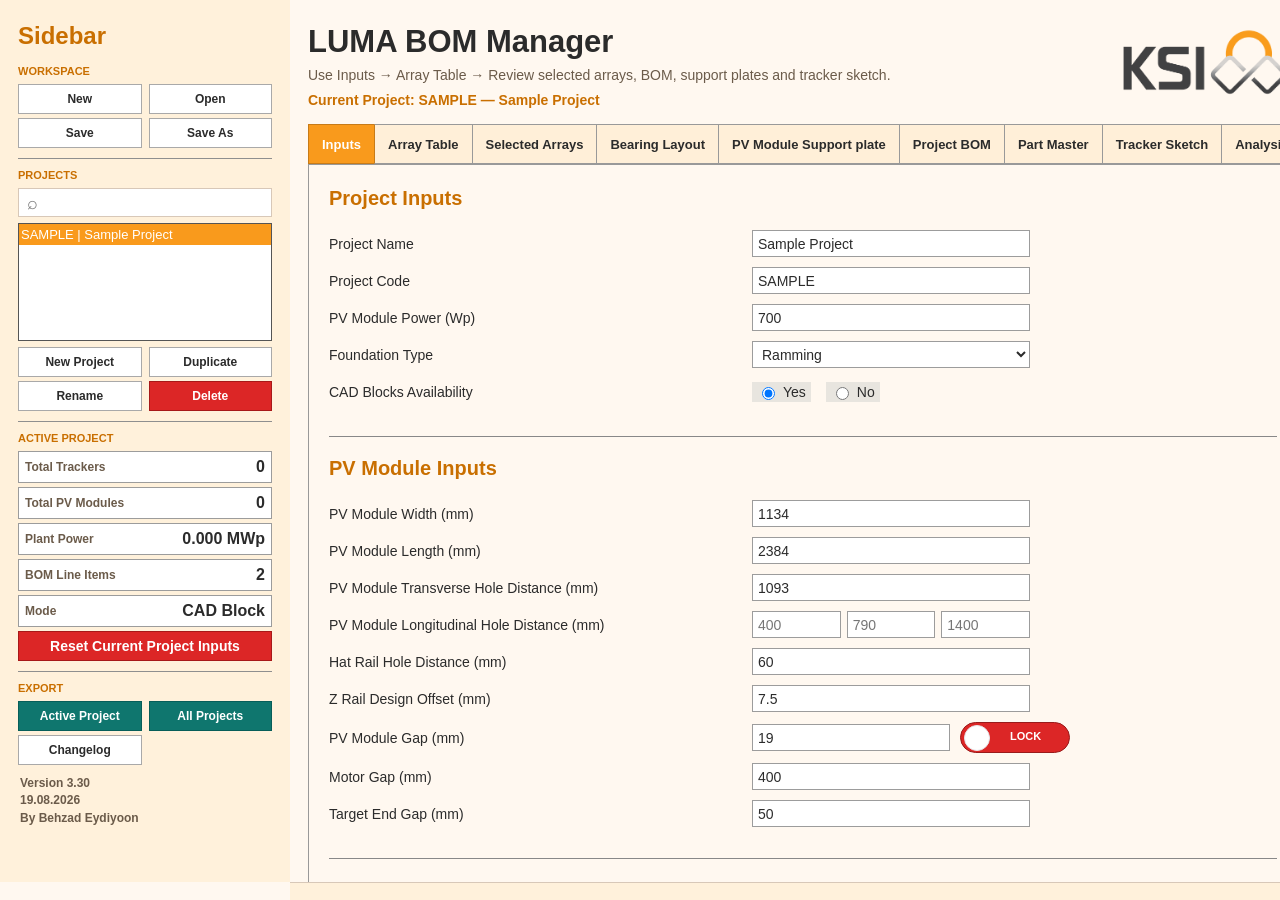
==== commit e745aded: "V3.30" ====
--- a/LUMA_BOM_Manager.html
+++ b/LUMA_BOM_Manager.html
@@ -53,7 +53,7 @@
         <button id="exportActiveBtn" class="export">Active Project</button><button id="exportAllBtn" class="export">All Projects</button>
         <button id="changelogBtn">Changelog</button><span></span>
       </div>
-      <div class="version">Version 3.20 <br/>18.08.2026<br/>By Behzad Eydiyoon</div>
+      <div class="version">Version 3.30 <br/>19.08.2026<br/>By Behzad Eydiyoon</div>
     </section>
   </aside>
 
@@ -77,6 +77,7 @@
       <section id="tabBom" class="tab-page"></section>
       <section id="tabPartMaster" class="tab-page"></section>
       <section id="tabSketch" class="tab-page"></section>
+      <section id="tabAnalysis" class="tab-page"></section>
       <section id="tabLogic" class="tab-page"></section>
     </div>
   </main>
--- a/style.css
+++ b/style.css
@@ -943,6 +943,158 @@
 
 
 /* =========================================================
+   STEEL STRUCTURE ANALYSIS
+   ========================================================= */
+
+.analysis-title-row {
+    display: flex;
+    align-items: flex-start;
+    justify-content: space-between;
+    gap: 18px;
+}
+
+.analysis-ratio {
+    display: flex;
+    flex-direction: column;
+    align-items: flex-end;
+    min-width: 165px;
+    padding: 10px 13px;
+    border: 1px solid #8ABAB5;
+    background: #EDF9F7;
+}
+
+.analysis-ratio span {
+    color: var(--muted);
+    font-size: 13px;
+    font-weight: 700;
+}
+
+.analysis-ratio strong {
+    color: var(--export);
+    font-size: 21px;
+}
+
+.analysis-controls {
+    display: flex;
+    align-items: flex-end;
+    flex-wrap: wrap;
+    gap: 10px 14px;
+    padding: 12px;
+    margin: 0 0 14px;
+    border: 1px solid var(--border);
+    background: #FFF5E4;
+}
+
+.analysis-controls label {
+    display: flex;
+    flex-direction: column;
+    gap: 5px;
+    min-width: 210px;
+    font-weight: 700;
+}
+
+.analysis-controls select,
+.analysis-controls input {
+    min-width: 210px;
+}
+
+.analysis-filter-controls label {
+    min-width: 320px;
+}
+
+.analysis-price-actions {
+    display: flex;
+    align-items: center;
+    gap: 7px;
+    padding-bottom: 1px;
+}
+
+.analysis-price-actions button {
+    min-width: 72px;
+}
+
+.analysis-price-actions button:disabled {
+    cursor: not-allowed;
+    opacity: .5;
+}
+
+.analysis-summary {
+    display: grid;
+    grid-template-columns: repeat(4, minmax(180px, 1fr));
+    gap: 10px;
+    margin-bottom: 14px;
+}
+
+.analysis-card {
+    display: flex;
+    flex-direction: column;
+    gap: 7px;
+    min-height: 88px;
+    padding: 13px;
+    border: 1px solid var(--border);
+    background: var(--card);
+}
+
+.analysis-card span {
+    color: var(--muted);
+    font-size: 13px;
+}
+
+.analysis-card strong {
+    color: var(--accent-dark);
+    font-size: 21px;
+}
+
+.analysis-cost-card {
+    border-color: #8ABAB5;
+    background: #EDF9F7;
+}
+
+.analysis-cost-card strong {
+    color: var(--export);
+}
+
+.analysis-cost-lines {
+    display: flex;
+    flex-direction: column;
+    gap: 2px;
+}
+
+.analysis-warning {
+    padding: 9px 11px;
+    margin: 0 0 14px;
+    border: 1px solid #E5A63B;
+    background: #FFF4D6;
+    color: #8A4B08;
+    font-weight: 700;
+}
+
+.analysis-detail-title {
+    margin-top: 18px;
+}
+
+#analysisPriceRegistry tbody tr {
+    cursor: pointer;
+}
+
+@media (max-width: 1250px) {
+    .analysis-summary {
+        grid-template-columns: repeat(2, minmax(220px, 1fr));
+    }
+}
+
+@media (max-width: 850px) {
+    .analysis-title-row {
+        flex-direction: column;
+    }
+
+    .analysis-ratio {
+        align-items: flex-start;
+    }
+}
+
+
+/* =========================================================
    LOGIC / TRACKER SKETCH CONTROLS
    ========================================================= */
 
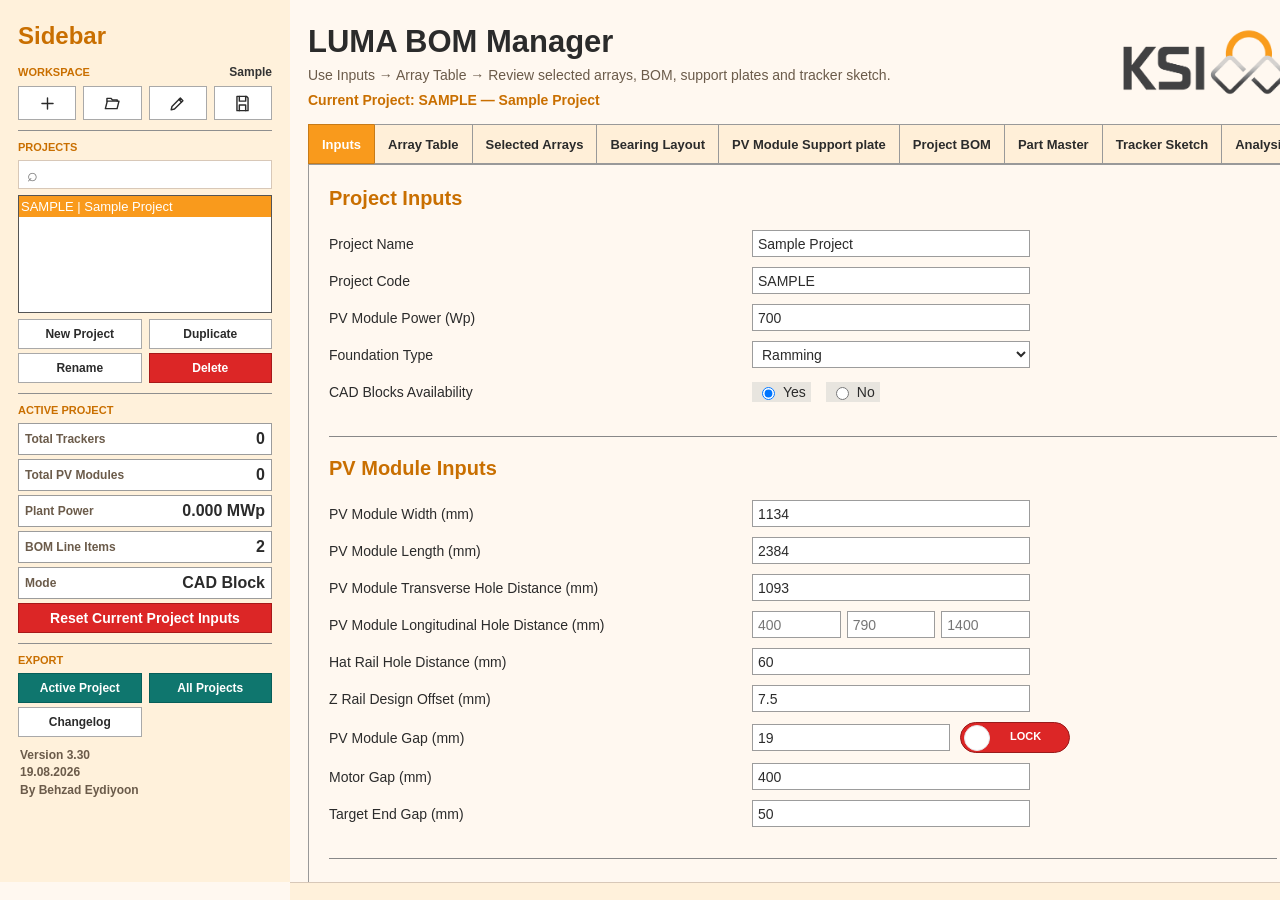
==== commit db45ef05: "V3.31" ====
--- a/LUMA_BOM_Manager.html
+++ b/LUMA_BOM_Manager.html
@@ -12,10 +12,12 @@
     <h1>Sidebar</h1>
 
     <section class="sidebar-section">
-      <h2>WORKSPACE</h2>
-      <div class="two-col-buttons">
-        <button id="newWorkspaceBtn">New</button><button id="openWorkspaceBtn">Open</button>
-        <button id="saveWorkspaceBtn">Save</button><button id="saveAsWorkspaceBtn">Save As</button>
+      <div class="workspace-heading"><h2>WORKSPACE</h2><strong id="workspaceName" title="Sample">Sample</strong></div>
+      <div class="workspace-toolbar" aria-label="Workspace actions">
+        <button id="newWorkspaceBtn" class="workspace-tool-button" type="button" aria-label="New workspace" title="New"><svg viewBox="0 0 24 24" aria-hidden="true"><path d="M12 5v14M5 12h14" /></svg></button>
+        <button id="openWorkspaceBtn" class="workspace-tool-button" type="button" aria-label="Open workspace" title="Open"><svg viewBox="0 0 24 24" aria-hidden="true"><path d="M3 18.5 5.4 9h14.8l-2.4 9.5H3Z" /><path d="M5 9V5.5h5l2 2h6V9" /></svg></button>
+        <button id="renameWorkspaceBtn" class="workspace-tool-button" type="button" aria-label="Rename workspace" title="Rename"><svg viewBox="0 0 24 24" aria-hidden="true"><path d="m4 20 4.2-1 10.6-10.6-3.2-3.2L5 15.8 4 20Z" /><path d="m13.8 7 3.2 3.2" /></svg></button>
+        <button id="saveWorkspaceBtn" class="workspace-tool-button" type="button" aria-label="Save workspace" title="Save"><svg viewBox="0 0 24 24" aria-hidden="true"><path d="M5 3h12l2 2v16H5V3Z" /><path d="M8 3v6h8V3M8 21v-7h8v7" /></svg></button>
       </div>
     </section>
 
--- a/style.css
+++ b/style.css
@@ -156,6 +156,54 @@
     font-weight: 800;
 }
 
+.workspace-heading {
+    display: flex;
+    align-items: baseline;
+    justify-content: space-between;
+    gap: 8px;
+    margin-bottom: 7px;
+}
+
+.workspace-heading h2 {
+    flex: 0 0 auto;
+    margin: 0;
+}
+
+#workspaceName {
+    min-width: 0;
+    overflow: hidden;
+    color: #333;
+    font-size: 12px;
+    font-weight: 700;
+    text-overflow: ellipsis;
+    white-space: nowrap;
+}
+
+.workspace-toolbar {
+    display: grid;
+    grid-template-columns: repeat(4, 1fr);
+    gap: 7px;
+}
+
+.workspace-tool-button {
+    display: flex;
+    align-items: center;
+    justify-content: center;
+    width: 100%;
+    height: 34px;
+    padding: 4px;
+}
+
+.workspace-tool-button svg {
+    width: 19px;
+    height: 19px;
+    fill: none;
+    stroke: currentColor;
+    stroke-linecap: round;
+    stroke-linejoin: round;
+    stroke-width: 1.8;
+}
+
 .two-col-buttons {
     display: grid;
     grid-template-columns: 1fr 1fr;
@@ -946,6 +994,118 @@
    STEEL STRUCTURE ANALYSIS
    ========================================================= */
 
+.analysis-home-header {
+    max-width: 1100px;
+    margin-bottom: 18px;
+}
+
+.analysis-home-grid {
+    display: grid;
+    grid-template-columns: repeat(3, minmax(250px, 1fr));
+    gap: 14px;
+    max-width: 1200px;
+}
+
+.analysis-home-card {
+    display: grid;
+    grid-template-columns: 54px minmax(0, 1fr) 20px;
+    align-items: center;
+    gap: 13px;
+    min-height: 142px;
+    padding: 17px;
+    border: 1px solid var(--border);
+    background: var(--card);
+    text-align: left;
+}
+
+.analysis-home-card:hover {
+    border-color: var(--accent);
+    background: #FFF8ED;
+    box-shadow: 0 5px 14px rgba(74, 50, 20, .12);
+}
+
+.analysis-home-icon {
+    display: flex;
+    align-items: center;
+    justify-content: center;
+    width: 54px;
+    height: 54px;
+    color: var(--accent-dark);
+    border: 1px solid #E5B36E;
+    background: #FFF0D9;
+}
+
+.analysis-home-icon svg {
+    width: 29px;
+    height: 29px;
+    fill: none;
+    stroke: currentColor;
+    stroke-linecap: round;
+    stroke-linejoin: round;
+    stroke-width: 1.7;
+}
+
+.analysis-home-copy {
+    display: flex;
+    min-width: 0;
+    flex-direction: column;
+    gap: 6px;
+}
+
+.analysis-home-copy > strong {
+    color: var(--accent-dark);
+    font-size: 17px;
+}
+
+.analysis-home-copy > span {
+    color: var(--muted);
+    font-size: 13px;
+    font-weight: 400;
+    line-height: 1.35;
+}
+
+.analysis-home-copy > em {
+    color: var(--export);
+    font-size: 13px;
+    font-style: normal;
+    font-weight: 800;
+}
+
+.analysis-home-arrow {
+    color: var(--accent);
+    font-size: 28px;
+    font-weight: 400;
+}
+
+.analysis-subpage-nav {
+    display: flex;
+    align-items: center;
+    min-height: 38px;
+    margin-bottom: 8px;
+}
+
+.analysis-back-button {
+    display: flex;
+    align-items: center;
+    justify-content: center;
+    width: 38px;
+    height: 34px;
+    padding: 5px;
+    color: var(--accent-dark);
+    border-color: #D5A158;
+    background: #FFF5E4;
+}
+
+.analysis-back-button svg {
+    width: 21px;
+    height: 21px;
+    fill: none;
+    stroke: currentColor;
+    stroke-linecap: round;
+    stroke-linejoin: round;
+    stroke-width: 2;
+}
+
 .analysis-title-row {
     display: flex;
     align-items: flex-start;
@@ -1069,6 +1229,65 @@
     font-weight: 700;
 }
 
+.analysis-info {
+    border-color: #79A7B8;
+    background: #EFF8FB;
+    color: #1E5A70;
+}
+
+.analysis-package-grid {
+    display: grid;
+    grid-template-columns: minmax(0, 1fr);
+    gap: 18px;
+}
+
+.analysis-package-section {
+    min-width: 0;
+    border: 1px solid var(--border);
+    background: var(--card);
+}
+
+.analysis-package-header {
+    display: flex;
+    align-items: center;
+    justify-content: space-between;
+    gap: 18px;
+    padding: 12px 14px;
+    border-bottom: 1px solid var(--border);
+    background: #FFF5E4;
+}
+
+.analysis-package-header span {
+    color: var(--muted);
+    font-size: 11px;
+    font-weight: 800;
+    letter-spacing: .04em;
+    text-transform: uppercase;
+}
+
+.analysis-package-header h3 {
+    margin: 2px 0 3px;
+    color: var(--accent-dark);
+    font-size: 16px;
+}
+
+.analysis-package-header p {
+    margin: 0;
+    color: var(--muted);
+    font-size: 12px;
+}
+
+.analysis-package-header > strong {
+    flex: 0 0 auto;
+    color: var(--export);
+    font-size: 16px;
+}
+
+.analysis-package-section .table-wrap {
+    margin: 0;
+    border: 0;
+}
+
 .analysis-detail-title {
     margin-top: 18px;
 }
@@ -1078,18 +1297,31 @@
 }
 
 @media (max-width: 1250px) {
+    .analysis-home-grid {
+        grid-template-columns: repeat(2, minmax(250px, 1fr));
+    }
+
     .analysis-summary {
         grid-template-columns: repeat(2, minmax(220px, 1fr));
     }
 }
 
 @media (max-width: 850px) {
+    .analysis-home-grid {
+        grid-template-columns: minmax(250px, 1fr);
+    }
+
     .analysis-title-row {
         flex-direction: column;
     }
 
     .analysis-ratio {
         align-items: flex-start;
+    }
+
+    .analysis-package-header {
+        align-items: flex-start;
+        flex-direction: column;
     }
 }
 
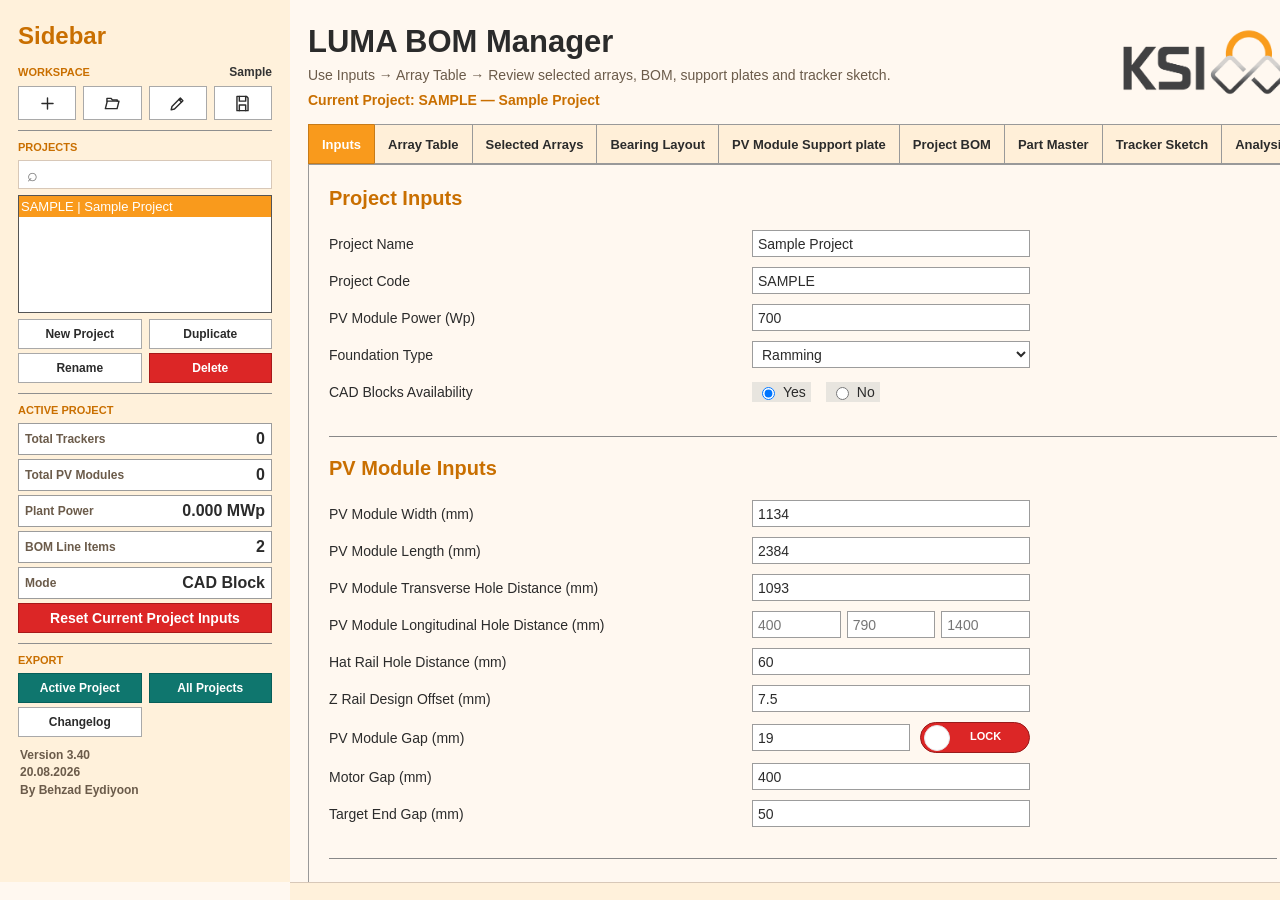
==== commit 525a5a20: "V3.40" ====
--- a/LUMA_BOM_Manager.html
+++ b/LUMA_BOM_Manager.html
@@ -8,7 +8,9 @@
   <link rel="stylesheet" href="style.css" />
 </head>
 <body>
-  <aside class="sidebar" aria-label="Sidebar">
+  <div id="sidebarScrim" class="sidebar-scrim" hidden></div>
+  <aside id="appSidebar" class="sidebar" aria-label="Workspace and project menu">
+    <div class="sidebar-mobile-header"><strong>Menu</strong><button id="mobileMenuCloseBtn" class="mobile-menu-close" type="button" aria-label="Close menu">&times;</button></div>
     <h1>Sidebar</h1>
 
     <section class="sidebar-section">
@@ -55,12 +57,13 @@
         <button id="exportActiveBtn" class="export">Active Project</button><button id="exportAllBtn" class="export">All Projects</button>
         <button id="changelogBtn">Changelog</button><span></span>
       </div>
-      <div class="version">Version 3.30 <br/>19.08.2026<br/>By Behzad Eydiyoon</div>
+      <div class="version">Version 3.40 <br/>20.08.2026<br/>By Behzad Eydiyoon</div>
     </section>
   </aside>
 
   <main class="main" id="mainContent">
     <header class="app-header">
+      <button id="mobileMenuBtn" class="mobile-menu-button" type="button" aria-label="Open menu" aria-controls="appSidebar" aria-expanded="false"><svg viewBox="0 0 24 24" aria-hidden="true"><path d="M4 7h16M4 12h16M4 17h16" /></svg></button>
       <div class="header-copy">
         <h1>LUMA BOM Manager</h1>
         <p>Use Inputs → Array Table → Review selected arrays, BOM, support plates and tracker sketch.</p>
--- a/style.css
+++ b/style.css
@@ -599,11 +599,12 @@
 
     gap: 10px;
 
-    width: 420px;
+    width: 278px;
 }
 
 .lock-row input {
-    width: 198px;
+    width: 158px;
+    min-width: 0;
 }
 
 .lock-switch {
@@ -1106,6 +1107,54 @@
     stroke-width: 2;
 }
 
+.analysis-mode-switch {
+    display: inline-flex;
+    align-items: stretch;
+    gap: 3px;
+    padding: 3px;
+    margin: 0 0 14px;
+    border: 1px solid var(--border);
+    border-radius: 7px;
+    background: #FFF5E4;
+}
+
+.analysis-mode-button {
+    min-width: 132px;
+    min-height: 34px;
+    padding: 6px 14px;
+    border: 1px solid transparent;
+    border-radius: 5px;
+    background: transparent;
+    color: var(--muted);
+    transition: background-color .16s ease, border-color .16s ease, color .16s ease, box-shadow .16s ease;
+}
+
+.analysis-mode-button:hover {
+    border-color: #E5B36E;
+    background: #FFF0D9;
+    color: var(--accent-dark);
+}
+
+.analysis-mode-button.active,
+.analysis-mode-button[aria-pressed="true"] {
+    border-color: #D58517;
+    background: var(--accent);
+    color: #fff;
+    box-shadow: 0 1px 3px rgba(96, 53, 0, .22);
+}
+
+.analysis-mode-button.active:hover,
+.analysis-mode-button[aria-pressed="true"]:hover {
+    border-color: #B96300;
+    background: var(--accent-dark);
+    color: #fff;
+}
+
+.analysis-mode-button:focus-visible {
+    outline: 2px solid var(--export);
+    outline-offset: 2px;
+}
+
 .analysis-title-row {
     display: flex;
     align-items: flex-start;
@@ -1744,3 +1793,621 @@
         margin-top: 6px;
     }
 }
+
+
+/* =========================================================
+   RESPONSIVE PHONE / TABLET LAYER
+   Desktop rules above remain unchanged above 1024px.
+   ========================================================= */
+
+.sidebar-scrim,
+.sidebar-mobile-header,
+.mobile-menu-button {
+    display: none;
+}
+
+@media (max-width: 1024px) {
+    body {
+        padding-bottom: 0;
+    }
+
+    .sidebar button,
+    .main button,
+    .modal-box button {
+        min-height: 38px;
+    }
+
+    .sidebar input:not([type="checkbox"]):not([type="radio"]),
+    .sidebar select,
+    .main input:not([type="checkbox"]):not([type="radio"]),
+    .main select,
+    .main textarea,
+    .modal-box input:not([type="checkbox"]):not([type="radio"]),
+    .modal-box select,
+    .modal-box textarea {
+        min-height: 36px;
+    }
+
+    .sidebar {
+        left: 0;
+        top: 0;
+        bottom: 0;
+        width: min(330px, 88vw);
+        padding: max(14px, env(safe-area-inset-top)) 18px max(18px, env(safe-area-inset-bottom));
+        z-index: 40;
+        overflow-x: hidden;
+        overflow-y: auto;
+        overscroll-behavior: contain;
+        transform: translateX(-105%);
+        visibility: hidden;
+        transition: transform .22s ease, box-shadow .22s ease, visibility 0s linear .22s;
+        pointer-events: none;
+    }
+
+    body.mobile-nav-open .sidebar {
+        transform: translateX(0);
+        visibility: visible;
+        box-shadow: 12px 0 32px rgba(43, 43, 43, .24);
+        transition-delay: 0s;
+        pointer-events: auto;
+    }
+
+    body.mobile-nav-open .main {
+        overflow: hidden;
+    }
+
+    .sidebar > h1 {
+        display: none;
+    }
+
+    .sidebar-mobile-header {
+        display: flex;
+        align-items: center;
+        justify-content: space-between;
+        min-height: 46px;
+        margin: -4px 0 12px;
+        color: var(--accent-dark);
+        font-size: 20px;
+    }
+
+    .mobile-menu-close {
+        display: flex;
+        align-items: center;
+        justify-content: center;
+        width: 42px;
+        min-width: 42px;
+        height: 42px;
+        padding: 0;
+        border: 0;
+        background: transparent;
+        font-size: 28px;
+        line-height: 1;
+    }
+
+    .sidebar-scrim {
+        position: fixed;
+        inset: 0;
+        display: block;
+        z-index: 35;
+        background: rgba(43, 43, 43, .42);
+        backdrop-filter: blur(1px);
+        -webkit-backdrop-filter: blur(1px);
+    }
+
+    .sidebar-scrim[hidden] {
+        display: none;
+    }
+
+    .main {
+        left: 0;
+        bottom: 0;
+        padding: 14px 14px 24px;
+        overflow-x: hidden;
+        -webkit-overflow-scrolling: touch;
+    }
+
+    .app-header,
+    .tabs,
+    .notebook-body {
+        width: 100%;
+        min-width: 0;
+    }
+
+    .app-header {
+        height: auto;
+        min-height: 88px;
+        align-items: center;
+        gap: 14px;
+    }
+
+    .mobile-menu-button {
+        display: flex;
+        flex: 0 0 auto;
+        align-items: center;
+        justify-content: center;
+        width: 44px;
+        min-width: 44px;
+        height: 44px;
+        padding: 8px;
+        color: var(--accent-dark);
+        border-color: #D5A158;
+        background: #FFF5E4;
+    }
+
+    .mobile-menu-button svg {
+        width: 24px;
+        height: 24px;
+        fill: none;
+        stroke: currentColor;
+        stroke-linecap: round;
+        stroke-width: 2;
+    }
+
+    .header-copy {
+        min-width: 0;
+    }
+
+    .header-copy h1 {
+        margin-top: 4px;
+    }
+
+    .logo {
+        flex: 0 0 auto;
+        max-width: 150px;
+        max-height: 62px;
+        margin-right: 0;
+    }
+
+    .tabs {
+        overflow-x: auto;
+        overflow-y: hidden;
+        overscroll-behavior-x: contain;
+        scrollbar-width: thin;
+        -webkit-overflow-scrolling: touch;
+    }
+
+    .tabs button {
+        flex: 0 0 auto;
+    }
+
+    .notebook-body {
+        min-height: calc(100dvh - 152px);
+    }
+
+    .form-row,
+    .bearing-editor .form-row {
+        grid-template-columns: minmax(210px, .85fr) minmax(0, 1fr);
+    }
+
+    .form-row > span:empty {
+        display: none;
+    }
+
+    .form-row input,
+    .form-row select,
+    .triple-input-row {
+        width: 100%;
+        min-width: 0;
+    }
+
+    .lock-row {
+        width: 100%;
+    }
+
+    .lock-row input {
+        flex: 1 1 auto;
+        width: auto;
+        min-width: 0;
+    }
+
+    .table-wrap,
+    .sketch-box,
+    .logic-box {
+        max-width: 100%;
+        overscroll-behavior-x: contain;
+        -webkit-overflow-scrolling: touch;
+    }
+
+    .analysis-controls label,
+    .analysis-filter-controls label,
+    .analysis-controls select,
+    .analysis-controls input {
+        min-width: 0;
+    }
+
+    .modal-box {
+        width: min(900px, calc(100vw - 32px));
+        max-height: calc(100dvh - 32px);
+    }
+
+    .fixed-h-scroll,
+    .fixed-h-scroll.visible {
+        display: none !important;
+    }
+}
+
+@media (max-width: 768px) {
+    .main {
+        padding: max(10px, env(safe-area-inset-top)) max(10px, env(safe-area-inset-right)) max(18px, env(safe-area-inset-bottom)) max(10px, env(safe-area-inset-left));
+    }
+
+    button {
+        min-height: 42px;
+        padding: 7px 10px;
+        touch-action: manipulation;
+    }
+
+    input,
+    select,
+    textarea {
+        min-height: 40px;
+        padding: 7px 8px;
+    }
+
+    .app-header {
+        display: grid;
+        grid-template-columns: 44px minmax(0, 1fr) auto;
+        min-height: 72px;
+        gap: 10px;
+    }
+
+    .header-copy h1 {
+        margin: 0 0 5px;
+        font-size: clamp(20px, 5.5vw, 25px);
+        line-height: 1.05;
+    }
+
+    .header-copy p {
+        display: none;
+    }
+
+    .header-copy strong {
+        display: block;
+        overflow: hidden;
+        color: var(--muted);
+        font-size: 12px;
+        line-height: 1.2;
+        text-overflow: ellipsis;
+        white-space: nowrap;
+    }
+
+    .logo {
+        max-width: 82px;
+        max-height: 46px;
+        margin-top: 0;
+    }
+
+    .tabs {
+        scroll-snap-type: x proximity;
+        border-left: 1px solid #999;
+        border-right: 1px solid #999;
+    }
+
+    .tabs button {
+        height: 44px;
+        min-height: 44px;
+        padding: 8px 12px;
+        scroll-snap-align: start;
+    }
+
+    .notebook-body {
+        min-height: calc(100dvh - 136px);
+    }
+
+    .tab-page {
+        min-height: 0;
+        padding: 16px 12px 24px;
+    }
+
+    .input-section {
+        margin-bottom: 16px;
+        padding-bottom: 16px;
+    }
+
+    .section-title,
+    .table-title {
+        font-size: 18px;
+    }
+
+    .form-row,
+    .bearing-editor .form-row {
+        grid-template-columns: minmax(0, 1fr);
+        align-items: stretch;
+        gap: 6px;
+        margin-bottom: 14px;
+    }
+
+    .form-row > label {
+        font-weight: 700;
+        line-height: 1.25;
+    }
+
+    .radio-row,
+    .sketch-options {
+        flex-wrap: wrap;
+    }
+
+    .radio-label {
+        min-height: 42px;
+        padding: 7px 10px;
+    }
+
+    .lock-row {
+        gap: 7px;
+    }
+
+    .lock-switch {
+        flex: 0 0 110px;
+    }
+
+    .bearing-top,
+    .logic-top,
+    .sketch-top {
+        display: grid;
+        grid-template-columns: minmax(0, 1fr);
+        align-items: stretch;
+        gap: 6px;
+    }
+
+    .bearing-top select,
+    .bearing-top input,
+    .logic-top select,
+    .sketch-top select {
+        width: 100%;
+    }
+
+    .action-row button {
+        flex: 1 1 180px;
+    }
+
+    .search-row {
+        display: grid;
+        grid-template-columns: repeat(2, minmax(0, 1fr));
+        align-items: stretch;
+        gap: 7px;
+    }
+
+    .search-row label,
+    .search-row input {
+        grid-column: 1 / -1;
+        width: 100%;
+    }
+
+    .search-row button {
+        width: 100%;
+    }
+
+    .bom-controls {
+        display: grid;
+        grid-template-columns: minmax(0, 1fr);
+        align-items: stretch;
+        padding: 10px;
+    }
+
+    .bom-controls label {
+        justify-content: space-between;
+        min-height: 40px;
+    }
+
+    .bom-controls input[type="checkbox"] {
+        width: 20px;
+        height: 20px;
+    }
+
+    .part-controls {
+        display: grid;
+        grid-template-columns: repeat(2, minmax(0, 1fr));
+        align-items: center;
+    }
+
+    .part-controls .list-name {
+        overflow: hidden;
+        margin-right: 0;
+        text-align: right;
+        text-overflow: ellipsis;
+        white-space: nowrap;
+    }
+
+    .part-controls button {
+        width: 100%;
+    }
+
+    .table-wrap {
+        margin-right: -2px;
+        border-right: 1px solid var(--border);
+    }
+
+    th,
+    td {
+        padding: 8px;
+    }
+
+    .qty-input {
+        min-height: 34px;
+    }
+
+    .bom-editable-cell {
+        touch-action: manipulation;
+    }
+
+    .analysis-home-header {
+        margin-bottom: 12px;
+    }
+
+    .analysis-home-grid {
+        grid-template-columns: minmax(0, 1fr);
+        gap: 10px;
+    }
+
+    .analysis-home-card {
+        grid-template-columns: 46px minmax(0, 1fr) 16px;
+        min-height: 112px;
+        gap: 10px;
+        padding: 13px;
+    }
+
+    .analysis-home-icon {
+        width: 46px;
+        height: 46px;
+    }
+
+    .analysis-home-copy > strong {
+        font-size: 16px;
+    }
+
+    .analysis-title-row {
+        gap: 10px;
+    }
+
+    .analysis-mode-switch {
+        display: flex;
+        width: 100%;
+    }
+
+    .analysis-mode-button {
+        flex: 1 1 0;
+        min-width: 0;
+    }
+
+    .analysis-ratio {
+        width: 100%;
+        min-width: 0;
+        align-items: flex-start;
+    }
+
+    .analysis-controls {
+        display: grid;
+        grid-template-columns: minmax(0, 1fr);
+        align-items: stretch;
+        padding: 10px;
+    }
+
+    .analysis-controls label,
+    .analysis-controls select,
+    .analysis-controls input {
+        width: 100%;
+    }
+
+    .analysis-price-actions {
+        width: 100%;
+        padding-bottom: 0;
+    }
+
+    .analysis-price-actions button {
+        flex: 1 1 0;
+        min-width: 0;
+    }
+
+    .analysis-summary {
+        grid-template-columns: repeat(2, minmax(0, 1fr));
+        gap: 8px;
+    }
+
+    .analysis-card {
+        min-height: 82px;
+        padding: 10px;
+    }
+
+    .analysis-card strong {
+        font-size: 18px;
+    }
+
+    .analysis-package-header {
+        gap: 8px;
+        padding: 11px;
+    }
+
+    .sketch-top .subtitle {
+        margin-left: 0 !important;
+    }
+
+    #saveSketch {
+        width: 100%;
+        margin-left: 0 !important;
+    }
+
+    .sketch-options {
+        display: grid;
+        grid-template-columns: repeat(2, minmax(0, 1fr));
+        gap: 8px;
+    }
+
+    .sketch-options > strong {
+        grid-column: 1 / -1;
+    }
+
+    .sketch-options label {
+        min-height: 40px;
+    }
+
+    .sketch-box {
+        height: clamp(320px, 58dvh, 470px);
+    }
+
+    .sketch-box svg {
+        min-width: 820px;
+    }
+
+    .logic-box {
+        min-height: 360px;
+        font-size: 12px;
+    }
+
+    .modal-backdrop {
+        align-items: center;
+        padding: 12px;
+    }
+
+    .modal-box {
+        width: calc(100vw - 24px);
+        max-height: calc(100dvh - 24px);
+        border-radius: 12px;
+    }
+
+    .modal-header,
+    .modal-body,
+    .modal-actions {
+        padding-left: 12px;
+        padding-right: 12px;
+    }
+
+    .modal-form-row {
+        grid-template-columns: minmax(0, 1fr);
+        align-items: stretch;
+        gap: 6px;
+        margin-bottom: 13px;
+    }
+
+    .modal-actions button {
+        flex: 1 1 0;
+    }
+
+    .toast {
+        left: 12px;
+        right: 12px;
+        bottom: max(12px, env(safe-area-inset-bottom));
+        text-align: center;
+    }
+}
+
+@media (max-width: 480px) {
+    .analysis-summary {
+        grid-template-columns: minmax(0, 1fr);
+    }
+
+    .analysis-price-actions,
+    .modal-actions {
+        flex-wrap: wrap;
+    }
+
+    .analysis-price-actions button,
+    .modal-actions button {
+        flex-basis: 100%;
+    }
+}
+
+@media (prefers-reduced-motion: reduce) {
+    .sidebar {
+        transition: none;
+    }
+}
